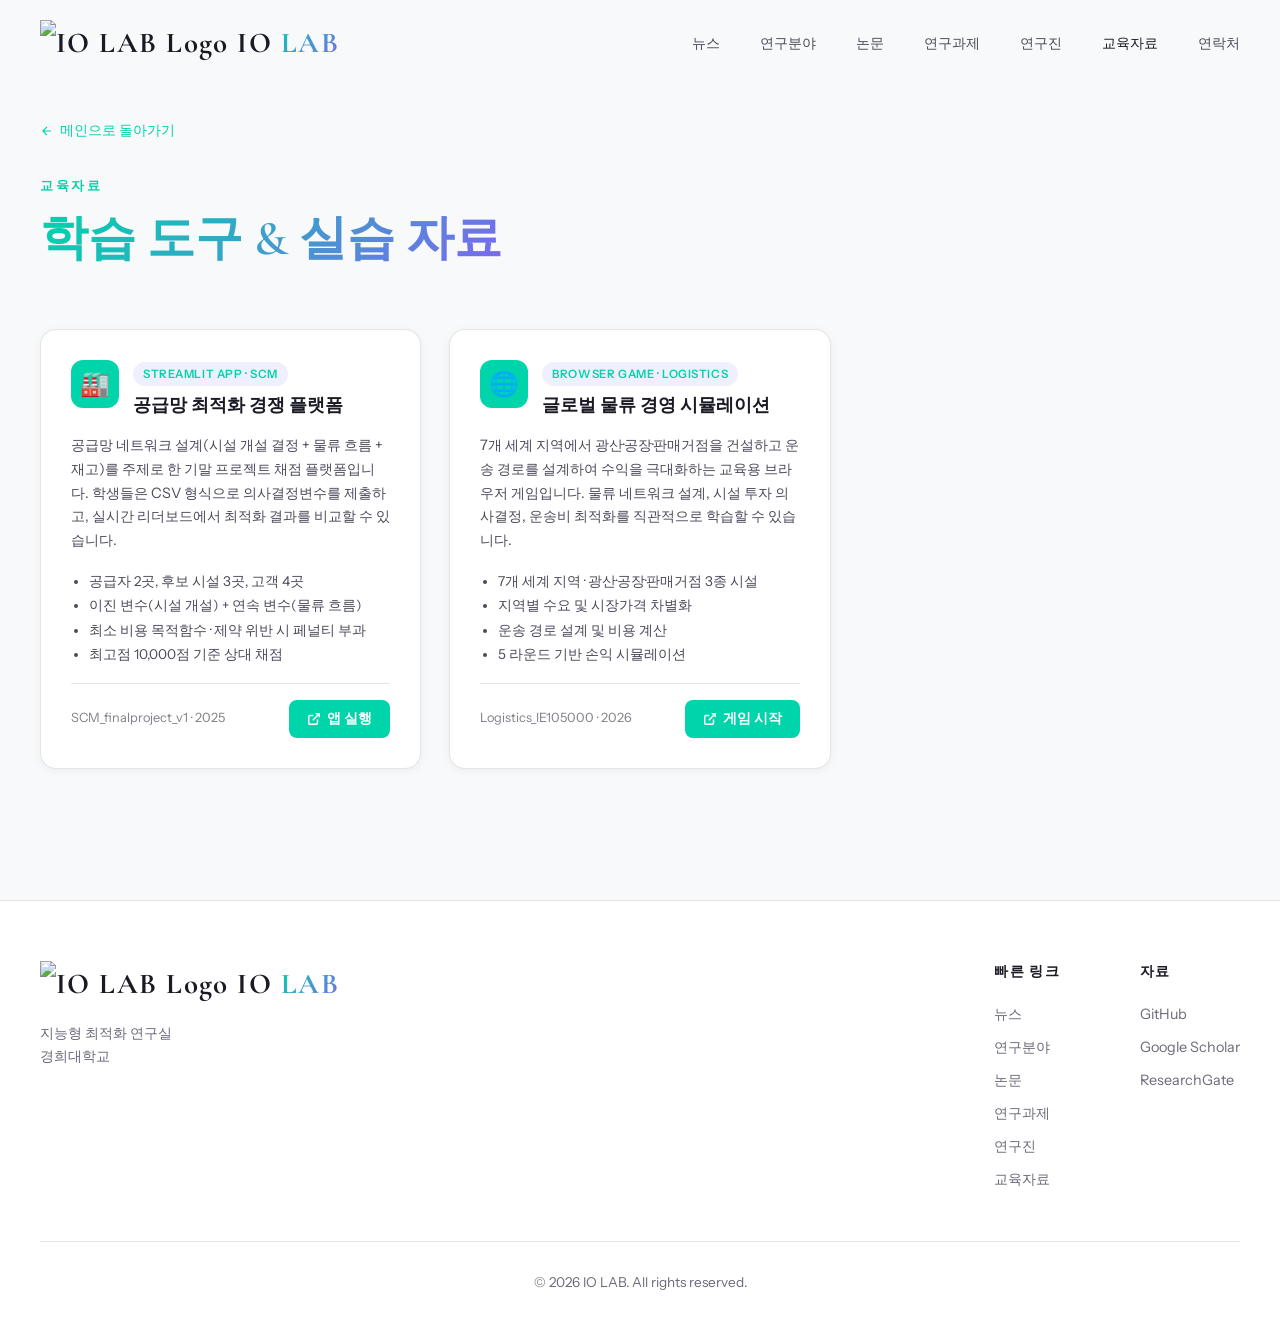
==== learningmaterials/index.html @ 598eabb2 "Fix logistics game URL to Streamlit app" ====
<!DOCTYPE html>
<html lang="ko">

<head>
    <meta charset="UTF-8">
    <meta name="viewport" content="width=device-width, initial-scale=1.0">
    <title>교육자료 | IO LAB</title>
    <link rel="preconnect" href="https://fonts.googleapis.com">
    <link rel="preconnect" href="https://fonts.gstatic.com" crossorigin>
    <link
        href="https://fonts.googleapis.com/css2?family=Cormorant+Garamond:wght@400;500;600;700&family=Instrument+Sans:wght@400;500;600;700&display=swap"
        rel="stylesheet">
    <link rel="stylesheet" href="../styles.css">
    <link rel="icon" type="image/svg+xml" href="../figures/logo.svg">
</head>
<style>
    .nav-link {
        color: var(--text-secondary) !important;
    }

    .nav-link:hover {
        color: var(--text-primary) !important;
    }

    .learning-page {
        padding-top: 120px;
        min-height: 100vh;
    }

    .back-link {
        display: inline-flex;
        align-items: center;
        gap: 6px;
        color: var(--accent-primary);
        font-size: 0.85rem;
        margin-bottom: 30px;
        transition: all var(--transition-fast);
        text-decoration: none;
    }

    .back-link:hover {
        transform: translateX(-3px);
    }

    .back-link svg {
        width: 14px;
        height: 14px;
    }

    .materials-grid {
        display: grid;
        grid-template-columns: repeat(auto-fill, minmax(340px, 1fr));
        gap: 28px;
        margin-top: 10px;
    }

    .material-card {
        background: var(--bg-card);
        border: 1px solid var(--border-color);
        border-radius: 16px;
        padding: 30px;
        transition: all var(--transition-medium);
        box-shadow: 0 2px 10px rgba(0, 0, 0, 0.05);
        display: flex;
        flex-direction: column;
        gap: 16px;
    }

    .material-card:hover {
        border-color: var(--border-highlight);
        transform: translateY(-4px);
        box-shadow: 0 8px 30px rgba(0, 0, 0, 0.12);
    }

    .material-card-header {
        display: flex;
        align-items: flex-start;
        gap: 14px;
    }

    .material-icon {
        width: 48px;
        height: 48px;
        border-radius: 12px;
        background: var(--accent-primary);
        display: flex;
        align-items: center;
        justify-content: center;
        font-size: 1.5rem;
        flex-shrink: 0;
    }

    .material-meta {
        flex: 1;
    }

    .material-tag {
        display: inline-block;
        font-size: 0.72rem;
        font-weight: 600;
        letter-spacing: 0.05em;
        text-transform: uppercase;
        color: var(--accent-primary);
        background: rgba(var(--accent-rgb, 99, 102, 241), 0.1);
        padding: 3px 10px;
        border-radius: 20px;
        margin-bottom: 6px;
    }

    .material-title {
        font-size: 1.15rem;
        font-weight: 700;
        color: var(--text-primary);
        line-height: 1.4;
    }

    .material-description {
        font-size: 0.9rem;
        color: var(--text-secondary);
        line-height: 1.65;
    }

    .material-footer {
        display: flex;
        align-items: center;
        justify-content: space-between;
        margin-top: auto;
        padding-top: 16px;
        border-top: 1px solid var(--border-color);
    }

    .material-info {
        font-size: 0.8rem;
        color: var(--text-tertiary, var(--text-secondary));
        opacity: 0.7;
    }

    .material-launch {
        display: inline-flex;
        align-items: center;
        gap: 6px;
        background: var(--accent-primary);
        color: #fff;
        font-size: 0.85rem;
        font-weight: 600;
        padding: 8px 18px;
        border-radius: 8px;
        text-decoration: none;
        transition: opacity 0.2s;
    }

    .material-launch:hover {
        opacity: 0.85;
    }

    .material-launch svg {
        width: 14px;
        height: 14px;
    }

    .material-launch.disabled {
        background: var(--border-color);
        color: var(--text-secondary);
        cursor: not-allowed;
        pointer-events: none;
        opacity: 0.7;
    }

    .coming-soon-badge {
        display: inline-block;
        font-size: 0.72rem;
        font-weight: 600;
        letter-spacing: 0.05em;
        text-transform: uppercase;
        color: #f59e0b;
        background: rgba(245, 158, 11, 0.12);
        border: 1px solid rgba(245, 158, 11, 0.3);
        padding: 3px 10px;
        border-radius: 20px;
    }
</style>

<body>
    <!-- Navigation -->
    <nav class="navbar scrolled">
        <div class="nav-container">
            <a href="../index.html" class="nav-logo">
                <img src="../figures/logo.svg" alt="IO LAB Logo" class="logo-icon">
                <span class="logo-text">IO</span><span class="logo-accent"> LAB</span>
            </a>
            <ul class="nav-menu">
                <li><a href="../index.html#news" class="nav-link">뉴스</a></li>
                <li><a href="../index.html#research" class="nav-link">연구분야</a></li>
                <li><a href="../index.html#publications" class="nav-link">논문</a></li>
                <li><a href="../index.html#projects" class="nav-link">연구과제</a></li>
                <li><a href="../index.html#team" class="nav-link">연구진</a></li>
                <li><a href="index.html" class="nav-link" style="color: var(--text-primary) !important;">교육자료</a></li>
                <li><a href="../index.html#contact" class="nav-link">연락처</a></li>
            </ul>
            <button class="nav-toggle" aria-label="Toggle menu">
                <span></span>
                <span></span>
                <span></span>
            </button>
        </div>
    </nav>

    <!-- Learning Materials Page Content -->
    <div class="learning-page">
        <div class="container">
            <a href="../index.html" class="back-link">
                <svg viewBox="0 0 24 24" fill="none" stroke="currentColor" stroke-width="2">
                    <path d="M19 12H5M12 19l-7-7 7-7" />
                </svg>
                메인으로 돌아가기
            </a>

            <div class="section-header">
                <span class="section-tag">교육자료</span>
                <h2 class="section-title"><span class="highlight">학습 도구 &amp; 실습 자료</span></h2>
            </div>

            <div class="materials-grid">

                <!-- SCM Final Project Competition Platform -->
                <div class="material-card">
                    <div class="material-card-header">
                        <div class="material-icon">🏭</div>
                        <div class="material-meta">
                            <span class="material-tag">Streamlit App · SCM</span>
                            <div class="material-title">공급망 최적화 경쟁 플랫폼</div>
                        </div>
                    </div>
                    <p class="material-description">
                        공급망 네트워크 설계(시설 개설 결정 + 물류 흐름 + 재고)를 주제로 한 기말 프로젝트 채점 플랫폼입니다.
                        학생들은 CSV 형식으로 의사결정변수를 제출하고, 실시간 리더보드에서 최적화 결과를 비교할 수 있습니다.
                    </p>
                    <ul style="font-size:0.85rem; color: var(--text-secondary); padding-left: 18px; line-height: 1.8; margin: 0;">
                        <li>공급자 2곳, 후보 시설 3곳, 고객 4곳</li>
                        <li>이진 변수(시설 개설) + 연속 변수(물류 흐름)</li>
                        <li>최소 비용 목적함수 · 제약 위반 시 페널티 부과</li>
                        <li>최고점 10,000점 기준 상대 채점</li>
                    </ul>
                    <div class="material-footer">
                        <span class="material-info">SCM_finalproject_v1 · 2025</span>
                        <a href="https://ie315000scmtest1-2jcyj3uggbv9p5dcmg8j2b.streamlit.app/" class="material-launch" target="_blank">
                            <svg viewBox="0 0 24 24" fill="none" stroke="currentColor" stroke-width="2.5">
                                <path d="M18 13v6a2 2 0 01-2 2H5a2 2 0 01-2-2V8a2 2 0 012-2h6" />
                                <polyline points="15 3 21 3 21 9" />
                                <line x1="10" y1="14" x2="21" y2="3" />
                            </svg>
                            앱 실행
                        </a>
                    </div>
                </div>

                <!-- Global Logistics Game -->
                <div class="material-card">
                    <div class="material-card-header">
                        <div class="material-icon">🌐</div>
                        <div class="material-meta">
                            <span class="material-tag">Browser Game · Logistics</span>
                            <div class="material-title">글로벌 물류 경영 시뮬레이션</div>
                        </div>
                    </div>
                    <p class="material-description">
                        7개 세계 지역에서 광산·공장·판매거점을 건설하고 운송 경로를 설계하여 수익을 극대화하는 교육용 브라우저 게임입니다.
                        물류 네트워크 설계, 시설 투자 의사결정, 운송비 최적화를 직관적으로 학습할 수 있습니다.
                    </p>
                    <ul style="font-size:0.85rem; color: var(--text-secondary); padding-left: 18px; line-height: 1.8; margin: 0;">
                        <li>7개 세계 지역 · 광산·공장·판매거점 3종 시설</li>
                        <li>지역별 수요 및 시장가격 차별화</li>
                        <li>운송 경로 설계 및 비용 계산</li>
                        <li>5 라운드 기반 손익 시뮬레이션</li>
                    </ul>
                    <div class="material-footer">
                        <span class="material-info">Logistics_IE105000 · 2026</span>
                        <a href="https://ie105000test1-3tv4cqeyosueedewvk6qh2.streamlit.app/" class="material-launch" target="_blank">
                            <svg viewBox="0 0 24 24" fill="none" stroke="currentColor" stroke-width="2.5">
                                <path d="M18 13v6a2 2 0 01-2 2H5a2 2 0 01-2-2V8a2 2 0 012-2h6" />
                                <polyline points="15 3 21 3 21 9" />
                                <line x1="10" y1="14" x2="21" y2="3" />
                            </svg>
                            게임 시작
                        </a>
                    </div>
                </div>

            </div>
        </div>
    </div>

    <!-- Footer -->
    <footer class="footer">
        <div class="container">
            <div class="footer-content">
                <div class="footer-brand">
                    <a href="../index.html" class="nav-logo">
                        <img src="../figures/logo-white.svg" alt="IO LAB Logo" class="logo-icon">
                        <span class="logo-text">IO </span><span class="logo-accent">LAB</span>
                    </a>
                    <p>지능형 최적화 연구실<br>경희대학교</p>
                </div>
                <div class="footer-links">
                    <div class="footer-col">
                        <h4>빠른 링크</h4>
                        <a href="../index.html#news">뉴스</a>
                        <a href="../index.html#research">연구분야</a>
                        <a href="../index.html#publications">논문</a>
                        <a href="../index.html#projects">연구과제</a>
                        <a href="../index.html#team">연구진</a>
                        <a href="index.html">교육자료</a>
                    </div>
                    <div class="footer-col">
                        <h4>자료</h4>
                        <a href="#">GitHub</a>
                        <a href="#">Google Scholar</a>
                        <a href="#">ResearchGate</a>
                    </div>
                </div>
            </div>
            <div class="footer-bottom">
                <p>&copy; 2026 IO LAB. All rights reserved.</p>
            </div>
        </div>
    </footer>

    <script src="../script.js"></script>
</body>

</html>
---- styles.css ----
/* ===== CSS Variables ===== */
:root {
    /* Colors - Light theme with vibrant accents */
    --bg-primary: #f8f9fa;
    --bg-secondary: #ffffff;
    --bg-tertiary: #e9ecef;
    --bg-card: #ffffff;
    
    --text-primary: #1a1a25;
    --text-secondary: #4a4a5a;
    --text-muted: #6a6a7a;
    
    --accent-primary: #00D4AA;
    --accent-secondary: #7B68EE;
    --accent-tertiary: #FF6B9D;
    --accent-gradient: linear-gradient(135deg, var(--accent-primary), var(--accent-secondary));
    
    --border-color: rgba(0, 0, 0, 0.1);
    --border-highlight: rgba(0, 212, 170, 0.4);
    
    /* Typography */
    --font-display: 'Cormorant Garamond', Georgia, serif;
    --font-body: 'Instrument Sans', -apple-system, BlinkMacSystemFont, sans-serif;
    
    /* Spacing */
    --section-padding: 120px;
    --container-width: 1280px;
    
    /* Transitions */
    --transition-fast: 0.2s ease;
    --transition-medium: 0.4s ease;
    --transition-slow: 0.6s ease;
}

/* ===== Reset & Base ===== */
*, *::before, *::after {
    margin: 0;
    padding: 0;
    box-sizing: border-box;
}

html {
    scroll-behavior: smooth;
}

body {
    font-family: var(--font-body);
    background: var(--bg-primary);
    color: var(--text-primary);
    line-height: 1.6;
    overflow-x: hidden;
}

a {
    color: inherit;
    text-decoration: none;
    transition: color var(--transition-fast);
}

img {
    max-width: 100%;
    height: auto;
}

/* ===== Utility Classes ===== */
.container {
    max-width: var(--container-width);
    margin: 0 auto;
    padding: 0 40px;
}

.section {
    padding: var(--section-padding) 0;
    position: relative;
}

.highlight {
    background: var(--accent-gradient);
    -webkit-background-clip: text;
    -webkit-text-fill-color: transparent;
    background-clip: text;
}

/* ===== Navigation ===== */
.navbar {
    position: fixed;
    top: 0;
    left: 0;
    right: 0;
    z-index: 1000;
    padding: 20px 0;
    transition: all var(--transition-medium);
    background: transparent;
}

.navbar.scrolled {
    background: rgba(248, 249, 250, 0.95);
    backdrop-filter: blur(20px);
    border-bottom: 1px solid var(--border-color);
    padding: 15px 0;
    box-shadow: 0 2px 20px rgba(0, 0, 0, 0.05);
}

.nav-container {
    max-width: var(--container-width);
    margin: 0 auto;
    padding: 0 40px;
    display: flex;
    justify-content: space-between;
    align-items: center;
}

.nav-logo {
    font-family: var(--font-display);
    font-size: 1.8rem;
    font-weight: 700;
    letter-spacing: 0.05em;
}

.logo-text {
    color: var(--text-primary);
}

.logo-accent {
    background: var(--accent-gradient);
    -webkit-background-clip: text;
    -webkit-text-fill-color: transparent;
    background-clip: text;
}

.nav-menu {
    display: flex;
    list-style: none;
    gap: 40px;
}

.nav-link {
    font-size: 0.9rem;
    font-weight: 500;
    color: var(--text-secondary);
    position: relative;
    padding: 5px 0;
}

.nav-link::after {
    content: '';
    position: absolute;
    bottom: 0;
    left: 0;
    width: 0;
    height: 2px;
    background: var(--accent-gradient);
    transition: width var(--transition-medium);
}

.nav-link:hover {
    color: var(--text-primary);
}

.nav-link:hover::after {
    width: 100%;
}

.nav-toggle {
    display: none;
    flex-direction: column;
    gap: 5px;
    background: none;
    border: none;
    cursor: pointer;
    padding: 5px;
}

.nav-toggle span {
    width: 25px;
    height: 2px;
    background: var(--text-primary);
    transition: var(--transition-fast);
}

/* ===== Hero Section ===== */
.hero {
    min-height: 100vh;
    display: flex;
    align-items: center;
    position: relative;
    overflow: hidden;
}

.hero-bg {
    position: absolute;
    inset: 0;
    z-index: 0;
    overflow: hidden;
}

.hero-illustration {
    position: absolute;
    top: 0;
    right: 0;
    width: 50%;
    height: 100%;
    opacity: 0.4;
    z-index: 0;
}

.hero-svg {
    width: 100%;
    height: 100%;
    max-width: 600px;
    animation: float 25s ease-in-out infinite;
}

.grid-pattern {
    position: absolute;
    inset: 0;
    background-image: 
        linear-gradient(rgba(0, 0, 0, 0.05) 1px, transparent 1px),
        linear-gradient(90deg, rgba(0, 0, 0, 0.05) 1px, transparent 1px);
    background-size: 60px 60px;
    mask-image: radial-gradient(ellipse at center, black 30%, transparent 70%);
}

.gradient-orb {
    position: absolute;
    border-radius: 50%;
    filter: blur(80px);
    opacity: 0.15;
    animation: float 20s ease-in-out infinite;
}

.orb-1 {
    width: 500px;
    height: 500px;
    background: var(--accent-primary);
    top: -150px;
    right: -100px;
    animation-delay: 0s;
}

.orb-2 {
    width: 400px;
    height: 400px;
    background: var(--accent-secondary);
    bottom: -100px;
    left: -100px;
    animation-delay: -7s;
}

.orb-3 {
    width: 300px;
    height: 300px;
    background: var(--accent-tertiary);
    top: 50%;
    left: 50%;
    animation-delay: -14s;
}

@keyframes float {
    0%, 100% { transform: translate(0, 0) scale(1); }
    25% { transform: translate(30px, -30px) scale(1.1); }
    50% { transform: translate(-20px, 20px) scale(0.95); }
    75% { transform: translate(20px, 30px) scale(1.05); }
}

.hero-content {
    position: relative;
    z-index: 1;
    max-width: var(--container-width);
    margin: 0 auto;
    padding: 0 40px;
    padding-top: 80px;
}

.hero-badge {
    display: inline-block;
    padding: 8px 20px;
    background: rgba(0, 212, 170, 0.1);
    border: 1px solid rgba(0, 212, 170, 0.3);
    border-radius: 50px;
    font-size: 0.85rem;
    font-weight: 500;
    color: var(--accent-primary);
    margin-bottom: 30px;
    animation: fadeInUp 0.8s ease forwards;
    animation-delay: 0.2s;
    opacity: 0;
}

.hero-title {
    font-family: var(--font-display);
    font-size: clamp(3rem, 8vw, 6rem);
    font-weight: 600;
    line-height: 1.1;
    margin-bottom: 30px;
}

.title-line {
    display: block;
    opacity: 0;
    animation: fadeInUp 0.8s ease forwards;
}

.title-line:nth-child(1) { animation-delay: 0.3s; }
.title-line:nth-child(2) { animation-delay: 0.4s; }
.title-line:nth-child(3) { animation-delay: 0.5s; }

.title-line.accent {
    background: var(--accent-gradient);
    -webkit-background-clip: text;
    -webkit-text-fill-color: transparent;
    background-clip: text;
}

.hero-subtitle {
    font-size: 1.2rem;
    color: var(--text-secondary);
    max-width: 600px;
    margin-bottom: 40px;
    opacity: 0;
    animation: fadeInUp 0.8s ease forwards;
    animation-delay: 0.6s;
}

.hero-cta {
    display: flex;
    flex-wrap: wrap;
    gap: 15px;
    margin-bottom: 60px;
    opacity: 0;
    animation: fadeInUp 0.8s ease forwards;
    animation-delay: 0.7s;
}

.btn {
    display: inline-flex;
    align-items: center;
    justify-content: center;
    padding: 16px 32px;
    font-size: 0.95rem;
    font-weight: 600;
    border-radius: 8px;
    cursor: pointer;
    transition: all var(--transition-medium);
    border: none;
}

.btn-primary {
    background: var(--accent-gradient);
    color: var(--bg-primary);
}

.btn-primary:hover {
    transform: translateY(-3px);
    box-shadow: 0 15px 40px rgba(0, 212, 170, 0.3);
}

.btn-secondary {
    background: transparent;
    color: var(--text-primary);
    border: 1px solid var(--border-color);
}

.btn-secondary:hover {
    border-color: var(--accent-primary);
    color: var(--accent-primary);
}

.hero-stats {
    display: flex;
    gap: 60px;
    opacity: 0;
    animation: fadeInUp 0.8s ease forwards;
    animation-delay: 0.8s;
}

.stat {
    text-align: left;
}

.stat-number {
    font-family: var(--font-display);
    font-size: 3rem;
    font-weight: 600;
    background: var(--accent-gradient);
    -webkit-background-clip: text;
    -webkit-text-fill-color: transparent;
    background-clip: text;
    display: block;
}

.stat-label {
    font-size: 0.9rem;
    color: var(--text-muted);
    text-transform: uppercase;
    letter-spacing: 0.1em;
}

.scroll-indicator {
    position: absolute;
    bottom: 40px;
    left: 50%;
    transform: translateX(-50%);
    display: flex;
    flex-direction: column;
    align-items: center;
    gap: 10px;
    opacity: 0;
    animation: fadeIn 1s ease forwards;
    animation-delay: 1.2s;
}

.scroll-indicator span {
    font-size: 0.75rem;
    color: var(--text-muted);
    text-transform: uppercase;
    letter-spacing: 0.2em;
}

.scroll-line {
    width: 1px;
    height: 60px;
    background: linear-gradient(to bottom, var(--accent-primary), transparent);
    animation: scrollPulse 2s ease-in-out infinite;
}

@keyframes scrollPulse {
    0%, 100% { opacity: 0.3; transform: scaleY(0.8); }
    50% { opacity: 1; transform: scaleY(1); }
}

@keyframes fadeInUp {
    from {
        opacity: 0;
        transform: translateY(30px);
    }
    to {
        opacity: 1;
        transform: translateY(0);
    }
}

@keyframes fadeIn {
    from { opacity: 0; }
    to { opacity: 1; }
}

/* ===== Section Header ===== */
.section-header {
    margin-bottom: 60px;
}

.section-header.center {
    text-align: center;
}

.section-tag {
    display: inline-block;
    font-size: 0.8rem;
    font-weight: 600;
    text-transform: uppercase;
    letter-spacing: 0.2em;
    color: var(--accent-primary);
    margin-bottom: 15px;
}

.section-title {
    font-family: var(--font-display);
    font-size: clamp(2rem, 4vw, 3rem);
    font-weight: 600;
    line-height: 1.2;
}

/* ===== About Section ===== */
.about {
    background: var(--bg-secondary);
    position: relative;
}

.home-button {
    position: fixed;
    left: 30px;
    top: 50%;
    transform: translateY(-50%);
    width: 50px;
    height: 50px;
    display: flex;
    align-items: center;
    justify-content: center;
    background: var(--bg-card);
    border: 1px solid var(--border-color);
    border-radius: 50%;
    color: var(--text-secondary);
    z-index: 100;
    transition: all var(--transition-medium);
    opacity: 0;
    pointer-events: none;
}

.home-button:hover {
    opacity: 1;
    background: var(--accent-primary);
    color: var(--bg-primary);
    border-color: var(--accent-primary);
    transform: translateY(-50%) translateY(-5px);
    box-shadow: 0 10px 30px rgba(0, 212, 170, 0.3);
}

.home-button svg {
    width: 24px;
    height: 24px;
}

.about-grid {
    display: grid;
    grid-template-columns: 1fr 1fr;
    gap: 80px;
    align-items: start;
    overflow: visible;
}

.about-content {
    overflow: visible;
}

.about-lead {
    font-size: 1.3rem;
    color: var(--text-primary);
    margin-bottom: 20px;
    line-height: 1.7;
}

.about-content p {
    color: var(--text-secondary);
    margin-bottom: 40px;
}

.about-features-grid {
    display: grid;
    grid-template-columns: repeat(3, 1fr);
    gap: 15px;
    margin-top: 40px;
    width: 120%;
    margin-left: -10%;
    box-sizing: border-box;
}

.feature-card {
    background: var(--bg-card);
    border: 1px solid var(--border-color);
    border-radius: 20px;
    padding: 30px;
    transition: all var(--transition-medium);
    display: flex;
    flex-direction: column;
    overflow: hidden;
    position: relative;
    box-shadow: 0 4px 20px rgba(0, 0, 0, 0.08);
}

.feature-card::before {
    content: '';
    position: absolute;
    top: 0;
    left: 0;
    right: 0;
    height: 3px;
    background: var(--accent-gradient);
    transform: scaleX(0);
    transition: transform var(--transition-medium);
}

.feature-card:hover {
    transform: translateY(-8px);
    border-color: var(--border-highlight);
    box-shadow: 0 20px 40px rgba(0, 0, 0, 0.15);
}

.feature-card:hover::before {
    transform: scaleX(1);
}

.feature-illustration {
    width: 100%;
    height: 160px;
    display: flex;
    align-items: center;
    justify-content: center;
    margin-bottom: 25px;
    background: linear-gradient(135deg, rgba(0, 212, 170, 0.05), rgba(123, 104, 238, 0.05));
    border-radius: 16px;
    padding: 20px;
    position: relative;
    overflow: hidden;
}

.feature-illustration::after {
    content: '';
    position: absolute;
    inset: 0;
    background: radial-gradient(circle at center, transparent 0%, rgba(0, 212, 170, 0.1) 100%);
    opacity: 0;
    transition: opacity var(--transition-medium);
}

.feature-card:hover .feature-illustration::after {
    opacity: 1;
}

.feature-svg {
    width: 100%;
    height: 100%;
    max-width: 200px;
    max-height: 160px;
    transition: transform var(--transition-medium);
}

.feature-card:hover .feature-svg {
    transform: scale(1.05);
}

.feature-image {
    width: 100%;
    height: 100%;
    object-fit: cover;
    border-radius: 12px;
    transition: transform var(--transition-medium);
}

.feature-card:hover .feature-image {
    transform: scale(1.05);
}

/* Animation for logistics truck */
.feature-card:nth-child(1):hover .feature-svg path[stroke] {
    animation: dashMove 2s linear infinite;
}

@keyframes dashMove {
    to {
        stroke-dashoffset: -20;
    }
}

/* Animation for supply chain nodes */
.feature-card:nth-child(2):hover .feature-svg circle {
    animation: pulseNode 2s ease-in-out infinite;
}

@keyframes pulseNode {
    0%, 100% {
        transform: scale(1);
        opacity: 1;
    }
    50% {
        transform: scale(1.1);
        opacity: 0.8;
    }
}

/* Animation for manufacturing process */
.feature-card:nth-child(3):hover .feature-svg rect {
    animation: processFlow 3s ease-in-out infinite;
}

@keyframes processFlow {
    0%, 100% {
        opacity: 0.8;
    }
    50% {
        opacity: 1;
    }
}

.feature-content {
    flex: 1;
    display: flex;
    flex-direction: column;
}

.feature-content h4 {
    font-size: 1.3rem;
    font-weight: 600;
    margin-bottom: 12px;
    color: var(--text-primary);
}

.feature-content > p {
    font-size: 0.95rem;
    color: var(--text-secondary);
    margin-bottom: 20px;
    line-height: 1.6;
}

.feature-list {
    list-style: none;
    padding: 0;
    margin: 0;
    display: flex;
    flex-direction: column;
    gap: 10px;
}

.feature-list li {
    font-size: 0.85rem;
    color: var(--text-muted);
    position: relative;
    padding-left: 20px;
}

.feature-list li::before {
    content: '';
    position: absolute;
    left: 0;
    top: 50%;
    transform: translateY(-50%);
    width: 6px;
    height: 6px;
    border-radius: 50%;
    background: var(--accent-primary);
    opacity: 0.6;
}

.feature-card:nth-child(1) .feature-list li::before {
    background: var(--accent-primary);
}

.feature-card:nth-child(2) .feature-list li::before {
    background: var(--accent-secondary);
}

.feature-card:nth-child(3) .feature-list li::before {
    background: var(--accent-tertiary);
}

.about-visual {
    display: flex;
    justify-content: center;
}

.visual-card {
    position: relative;
    width: 100%;
    max-width: 400px;
    aspect-ratio: 1;
    background: var(--bg-card);
    border-radius: 24px;
    border: 1px solid var(--border-color);
    overflow: hidden;
    box-shadow: 0 8px 30px rgba(0, 0, 0, 0.1);
}

.card-glow {
    position: absolute;
    top: -50%;
    left: -50%;
    width: 200%;
    height: 200%;
    background: conic-gradient(from 0deg, transparent, var(--accent-primary), transparent, var(--accent-secondary), transparent);
    animation: rotate 10s linear infinite;
    opacity: 0.1;
}

@keyframes rotate {
    from { transform: rotate(0deg); }
    to { transform: rotate(360deg); }
}

.visual-content {
    position: absolute;
    inset: 1px;
    background: var(--bg-card);
    border-radius: 23px;
    display: flex;
    flex-direction: column;
    align-items: center;
    justify-content: center;
}

.network-animation {
    width: 70%;
}

.network-svg {
    width: 100%;
    height: auto;
}

.network-line {
    stroke: var(--accent-primary);
    stroke-width: 1;
    opacity: 0.3;
    stroke-dasharray: 100;
    animation: dash 3s linear infinite;
}

@keyframes dash {
    to { stroke-dashoffset: -200; }
}

.network-node {
    fill: url(#nodeGradient);
    animation: pulse 2s ease-in-out infinite;
}

.node-1 { animation-delay: 0s; }
.node-2 { animation-delay: 0.5s; }
.node-3 { animation-delay: 1s; }
.node-4 { animation-delay: 1.5s; }

@keyframes pulse {
    0%, 100% { transform: scale(1); opacity: 1; }
    50% { transform: scale(1.2); opacity: 0.8; }
}

.visual-label {
    margin-top: 30px;
    font-size: 0.85rem;
    color: var(--text-muted);
    text-transform: uppercase;
    letter-spacing: 0.15em;
}

/* ===== Research Section ===== */
.research-grid {
    display: grid;
    grid-template-columns: repeat(3, 1fr);
    gap: 30px;
}

.research-card {
    position: relative;
    background: var(--bg-card);
    border: 1px solid var(--border-color);
    border-radius: 20px;
    padding: 40px 30px;
    transition: all var(--transition-medium);
    overflow: hidden;
    box-shadow: 0 4px 20px rgba(0, 0, 0, 0.08);
}

.research-card::before {
    content: '';
    position: absolute;
    top: 0;
    left: 0;
    right: 0;
    height: 3px;
    background: var(--accent-gradient);
    transform: scaleX(0);
    transition: transform var(--transition-medium);
}

.research-card:hover {
    transform: translateY(-10px);
    border-color: var(--border-highlight);
    box-shadow: 0 25px 50px rgba(0, 0, 0, 0.15);
}

.research-card:hover::before {
    transform: scaleX(1);
}

.research-card.featured {
    background: linear-gradient(135deg, rgba(0, 212, 170, 0.1), rgba(123, 104, 238, 0.1));
    border-color: var(--border-highlight);
}

.card-number {
    font-family: var(--font-display);
    font-size: 3rem;
    font-weight: 700;
    color: var(--bg-tertiary);
    position: absolute;
    top: 20px;
    right: 25px;
}

.card-icon {
    width: 60px;
    height: 60px;
    display: flex;
    align-items: center;
    justify-content: center;
    background: rgba(0, 212, 170, 0.1);
    border-radius: 16px;
    margin-bottom: 25px;
    color: var(--accent-primary);
}

.card-icon svg {
    width: 28px;
    height: 28px;
}

.research-card h3 {
    font-size: 1.3rem;
    margin-bottom: 15px;
    font-weight: 600;
}

.research-card p {
    font-size: 0.95rem;
    color: var(--text-secondary);
    margin-bottom: 20px;
    line-height: 1.6;
}

.card-tags {
    display: flex;
    flex-wrap: wrap;
    gap: 8px;
}

.card-tags span {
    font-size: 0.75rem;
    padding: 5px 12px;
    background: rgba(255, 255, 255, 0.05);
    border-radius: 20px;
    color: var(--text-muted);
}

/* ===== Publications Section ===== */
.publications {
    background: var(--bg-secondary);
}

.publications-wrapper {
    max-width: 900px;
}

.pub-filters {
    display: flex;
    gap: 10px;
    margin-bottom: 40px;
}

.filter-btn {
    padding: 10px 20px;
    background: transparent;
    border: 1px solid var(--border-color);
    border-radius: 8px;
    color: var(--text-secondary);
    font-size: 0.9rem;
    cursor: pointer;
    transition: all var(--transition-fast);
}

.filter-btn:hover,
.filter-btn.active {
    background: var(--accent-primary);
    border-color: var(--accent-primary);
    color: var(--bg-primary);
}

.publications-list {
    display: flex;
    flex-direction: column;
    gap: 20px;
}

.pub-item {
    display: grid;
    grid-template-columns: 80px 1fr auto;
    gap: 30px;
    padding: 30px;
    background: var(--bg-card);
    border: 1px solid var(--border-color);
    border-radius: 16px;
    transition: all var(--transition-medium);
    box-shadow: 0 2px 10px rgba(0, 0, 0, 0.05);
    align-items: center;
}

.pub-item:hover {
    border-color: var(--border-highlight);
    transform: translateX(10px);
    box-shadow: 0 4px 20px rgba(0, 0, 0, 0.1);
}

.pub-cover {
    width: 100px;
    height: 130px;
    display: flex;
    align-items: center;
    justify-content: center;
    flex-shrink: 0;
    min-width: 100px;
}

.pub-cover:empty {
    display: none;
}

.journal-cover {
    width: 100%;
    height: 100%;
    object-fit: cover;
    border-radius: 8px;
    border: 1px solid var(--border-color);
    box-shadow: 0 2px 8px rgba(0, 0, 0, 0.1);
    transition: transform var(--transition-medium);
    background: var(--bg-secondary);
    display: block;
}

.journal-cover[src=""],
.journal-cover:not([src]) {
    display: none;
}

.pub-item:hover .journal-cover {
    transform: scale(1.05);
}

/* Conference covers - maintain consistent aspect ratio */
.pub-cover img[src*="conference"],
.pub-cover-full img[src*="conference"] {
    object-fit: contain;
    background: var(--bg-secondary);
    padding: 10px;
    width: 100%;
    height: 100%;
    max-width: 100%;
    max-height: 100%;
}

/* Hide publications after the 3rd one on main page */
.publications-list .pub-item:nth-child(n+4) {
    display: none;
}

/* Hide pub-cover if image fails to load */
.pub-cover img:not([src]),
.pub-cover img[src=""],
.pub-cover:has(img:not([src])) {
    display: none;
}

.pub-year {
    font-family: var(--font-display);
    font-size: 1.5rem;
    font-weight: 600;
    color: var(--accent-primary);
}

.pub-content h4 {
    font-size: 1.1rem;
    font-weight: 600;
    margin-bottom: 10px;
    line-height: 1.4;
}

.pub-content h4 a {
    color: var(--text-primary);
    text-decoration: none;
    transition: color var(--transition-fast);
    display: inline-block;
}

.pub-content h4 a:hover {
    color: var(--accent-primary);
    text-decoration: underline;
}

.pub-authors {
    font-size: 0.9rem;
    color: var(--text-secondary);
    margin-bottom: 5px;
}

.pub-journal {
    font-size: 0.85rem;
    color: var(--text-muted);
    font-style: italic;
    margin-bottom: 10px;
}

.pub-badge {
    display: inline-block;
    font-size: 0.7rem;
    padding: 4px 10px;
    background: rgba(0, 212, 170, 0.15);
    color: var(--accent-primary);
    border-radius: 4px;
    font-weight: 600;
}

.view-all-btn {
    display: inline-block;
    margin-top: 30px;
    color: var(--accent-primary);
    font-weight: 600;
    transition: all var(--transition-fast);
}

.view-all-btn:hover {
    color: var(--accent-secondary);
    transform: translateX(5px);
}

/* ===== Team Section ===== */
.team-grid {
    display: grid;
    grid-template-columns: repeat(4, 1fr);
    gap: 30px;
}

.team-card {
    background: var(--bg-card);
    border: 1px solid var(--border-color);
    border-radius: 20px;
    padding: 30px;
    text-align: center;
    transition: all var(--transition-medium);
    box-shadow: 0 4px 20px rgba(0, 0, 0, 0.08);
}

.team-card:hover {
    transform: translateY(-10px);
    border-color: var(--border-highlight);
    box-shadow: 0 20px 40px rgba(0, 0, 0, 0.12);
}

.team-card.principal {
    grid-column: span 2;
    display: grid;
    grid-template-columns: auto 1fr;
    gap: 40px;
    text-align: left;
    padding: 40px;
    background: linear-gradient(135deg, rgba(0, 212, 170, 0.05), rgba(123, 104, 238, 0.05));
}

.member-image {
    position: relative;
}

.image-placeholder {
    width: 120px;
    height: 120px;
    border-radius: 50%;
    background: var(--accent-gradient);
    display: flex;
    align-items: center;
    justify-content: center;
    font-family: var(--font-display);
    font-size: 2rem;
    font-weight: 600;
    color: var(--bg-primary);
}

.principal .image-placeholder {
    width: 180px;
    height: 180px;
    font-size: 2.5rem;
}

.member-glow {
    position: absolute;
    inset: -10px;
    background: var(--accent-gradient);
    border-radius: 50%;
    filter: blur(30px);
    opacity: 0.3;
    z-index: -1;
}

.member-info {
    display: flex;
    flex-direction: column;
    justify-content: center;
}

.member-role {
    font-size: 0.75rem;
    text-transform: uppercase;
    letter-spacing: 0.15em;
    color: var(--accent-primary);
    margin-bottom: 8px;
}

.member-info h3 {
    font-size: 1.4rem;
    margin-bottom: 5px;
}

.member-title {
    font-size: 0.9rem;
    color: var(--text-secondary);
    margin-bottom: 5px;
}

.member-affiliation {
    font-size: 0.85rem;
    color: var(--text-muted);
    margin-bottom: 15px;
}

.member-education {
    margin-bottom: 20px;
}

.member-education p {
    font-size: 0.8rem;
    color: var(--text-muted);
    margin-bottom: 3px;
}

.member-research {
    font-size: 0.85rem;
    color: var(--text-muted);
}

.member-links {
    display: flex;
    gap: 15px;
}

.member-link {
    width: 40px;
    height: 40px;
    display: flex;
    align-items: center;
    justify-content: center;
    background: rgba(255, 255, 255, 0.05);
    border-radius: 10px;
    color: var(--text-secondary);
    transition: all var(--transition-fast);
}

.member-link:hover {
    background: var(--accent-primary);
    color: var(--bg-primary);
}

.member-link svg {
    width: 18px;
    height: 18px;
}

.join-card {
    display: flex;
    align-items: center;
    justify-content: center;
    border-style: dashed;
    background: transparent;
}

.join-content {
    text-align: center;
}

.join-icon {
    width: 60px;
    height: 60px;
    margin: 0 auto 20px;
    display: flex;
    align-items: center;
    justify-content: center;
    background: rgba(0, 212, 170, 0.1);
    border-radius: 50%;
    color: var(--accent-primary);
}

.join-icon svg {
    width: 28px;
    height: 28px;
}

.join-content h3 {
    font-size: 1.2rem;
    margin-bottom: 10px;
}

.join-content p {
    font-size: 0.85rem;
    color: var(--text-muted);
    margin-bottom: 20px;
}

.join-btn {
    display: inline-block;
    padding: 10px 25px;
    background: transparent;
    border: 1px solid var(--accent-primary);
    border-radius: 8px;
    color: var(--accent-primary);
    font-size: 0.9rem;
    font-weight: 500;
    transition: all var(--transition-fast);
}

.join-btn:hover {
    background: var(--accent-primary);
    color: var(--bg-primary);
}

/* ===== Projects Section ===== */
.projects {
    background: var(--bg-secondary);
}

.projects-timeline {
    position: relative;
    padding-left: 40px;
}

.projects-timeline::before {
    content: '';
    position: absolute;
    left: 0;
    top: 0;
    bottom: 0;
    width: 2px;
    background: linear-gradient(to bottom, var(--accent-primary), var(--accent-secondary), transparent);
}

.timeline-item {
    position: relative;
    padding: 30px 0;
    padding-left: 40px;
}

.timeline-marker {
    position: absolute;
    left: -40px;
    top: 35px;
    width: 16px;
    height: 16px;
    background: var(--accent-primary);
    border-radius: 50%;
    border: 3px solid var(--bg-secondary);
    transform: translateX(-7px);
}

.timeline-content {
    background: var(--bg-card);
    border: 1px solid var(--border-color);
    border-radius: 16px;
    padding: 30px;
    transition: all var(--transition-medium);
    box-shadow: 0 2px 10px rgba(0, 0, 0, 0.05);
}

.timeline-main {
    display: grid;
    grid-template-columns: 1fr auto;
    gap: 30px;
    align-items: center;
}

.timeline-text {
    flex: 1;
}

.timeline-logo {
    display: flex;
    align-items: center;
    justify-content: center;
    flex-shrink: 0;
    gap: 10px;
    flex-wrap: wrap;
    min-width: 120px;
}

.timeline-logo:empty,
.timeline-logo:has(img:not([src])),
.timeline-logo:has(img[src=""]) {
    display: none;
}

.org-logo {
    max-width: 100%;
    max-height: 100%;
    object-fit: contain;
    filter: grayscale(20%);
    transition: filter var(--transition-medium);
    display: block;
}

.timeline-logo .org-logo {
    width: 150px;
    height: 90px;
    padding: 8px;
    background: var(--bg-secondary);
    border-radius: 8px;
    border: 1px solid var(--border-color);
    object-fit: contain;
    margin: 0;
}

.org-logo[src$=".svg"] {
    width: 100%;
    height: auto;
}

.timeline-logo .org-logo[src$=".svg"] {
    width: 150px;
    height: auto;
    max-height: 90px;
}

/* Make jungseok logo even bigger */
.timeline-logo .org-logo[src*="jungseok"] {
    width: 175px;
    height: 105px;
    max-height: 105px;
}

/* Make Navy Crane Center logo even bigger */
.timeline-logo .org-logo[src*="navycranecenter"] {
    width: 175px;
    height: 105px;
    max-height: 105px;
}

.org-logo[src=""],
.org-logo:not([src]) {
    display: none;
}

.timeline-content:hover {
    border-color: var(--border-highlight);
    transform: translateX(10px);
    box-shadow: 0 4px 20px rgba(0, 0, 0, 0.1);
}

.timeline-content:hover .org-logo {
    filter: grayscale(0%);
}

.timeline-period {
    font-size: 0.8rem;
    color: var(--accent-primary);
    font-weight: 600;
    text-transform: uppercase;
    letter-spacing: 0.1em;
}

.timeline-content h4 {
    font-size: 1.2rem;
    margin: 10px 0;
}

.timeline-content p {
    font-size: 0.9rem;
    color: var(--text-secondary);
    margin-bottom: 15px;
}

.timeline-funder {
    font-size: 0.8rem;
    color: var(--text-muted);
    font-style: italic;
}

/* ===== Team Section (Solo Layout) ===== */
.team-single {
    display: flex;
    flex-direction: column;
    gap: 40px;
    max-width: 800px;
    margin: 0 auto;
}

.team-card.principal.solo {
    display: flex;
    flex-direction: column;
    align-items: center;
    text-align: center;
    padding: 60px 50px;
    background: linear-gradient(135deg, rgba(0, 212, 170, 0.08), rgba(123, 104, 238, 0.08));
    border: 1px solid var(--border-highlight);
    border-radius: 24px;
}

.team-card.principal.solo .member-image {
    margin-bottom: 30px;
}

.profile-photo {
    width: 200px;
    height: 200px;
    border-radius: 50%;
    object-fit: cover;
    border: 4px solid transparent;
    background: linear-gradient(var(--bg-card), var(--bg-card)) padding-box,
                var(--accent-gradient) border-box;
}

.team-card.principal.solo .member-info {
    align-items: center;
}

.team-card.principal.solo .member-education {
    margin-top: 15px;
}

.team-card.principal.solo .member-links {
    margin-top: 25px;
    justify-content: center;
}

.join-banner {
    display: flex;
    align-items: center;
    gap: 30px;
    padding: 40px 50px;
    background: var(--bg-card);
    border: 1px dashed var(--border-color);
    border-radius: 20px;
    transition: all var(--transition-medium);
}

.join-banner:hover {
    border-color: var(--accent-primary);
}

.join-banner .join-icon {
    width: 70px;
    height: 70px;
    display: flex;
    align-items: center;
    justify-content: center;
    background: rgba(0, 212, 170, 0.1);
    border-radius: 50%;
    color: var(--accent-primary);
    flex-shrink: 0;
}

.join-banner .join-icon svg {
    width: 32px;
    height: 32px;
}

.join-banner .join-text {
    flex: 1;
}

.join-banner .join-text h3 {
    font-size: 1.3rem;
    margin-bottom: 8px;
}

.join-banner .join-text p {
    font-size: 0.95rem;
    color: var(--text-muted);
    margin: 0;
}

.join-banner .btn {
    flex-shrink: 0;
}

/* ===== Contact Section ===== */
.contact-wrapper {
    display: grid;
    grid-template-columns: 1fr 1fr;
    gap: 80px;
    align-items: start;
}

.contact-info p {
    color: var(--text-secondary);
    margin-bottom: 40px;
    font-size: 1.1rem;
}

.contact-details {
    display: flex;
    flex-direction: column;
    gap: 30px;
}

.contact-item {
    display: flex;
    gap: 20px;
    align-items: flex-start;
}

.contact-icon {
    width: 50px;
    height: 50px;
    display: flex;
    align-items: center;
    justify-content: center;
    background: rgba(0, 212, 170, 0.1);
    border-radius: 12px;
    color: var(--accent-primary);
    flex-shrink: 0;
}

.contact-icon svg {
    width: 22px;
    height: 22px;
}

.contact-item h4 {
    font-size: 0.9rem;
    margin-bottom: 5px;
}

.contact-item p {
    font-size: 0.9rem;
    color: var(--text-muted);
    margin-bottom: 0;
    line-height: 1.6;
}

.contact-item a {
    color: var(--accent-primary);
}

.contact-item a:hover {
    text-decoration: underline;
}

.contact-form-wrapper {
    background: var(--bg-card);
    border: 1px solid var(--border-color);
    border-radius: 24px;
    padding: 50px;
    box-shadow: 0 4px 20px rgba(0, 0, 0, 0.08);
}

.contact-form {
    display: flex;
    flex-direction: column;
    gap: 30px;
}

.form-group {
    position: relative;
}

.form-group input,
.form-group textarea,
.form-group select {
    width: 100%;
    padding: 18px 20px;
    background: var(--bg-secondary);
    border: 1px solid var(--border-color);
    border-radius: 12px;
    color: var(--text-primary);
    font-family: var(--font-body);
    font-size: 1rem;
    transition: all var(--transition-fast);
}

.form-group input:focus,
.form-group textarea:focus,
.form-group select:focus {
    outline: none;
    border-color: var(--accent-primary);
    box-shadow: 0 0 0 3px rgba(0, 212, 170, 0.1);
}

.form-group label {
    position: absolute;
    left: 20px;
    top: 50%;
    transform: translateY(-50%);
    color: var(--text-muted);
    font-size: 0.95rem;
    pointer-events: none;
    transition: all var(--transition-fast);
}

.form-group textarea ~ label {
    top: 18px;
    transform: none;
}

.form-group input:focus ~ label,
.form-group input:valid ~ label,
.form-group textarea:focus ~ label,
.form-group textarea:valid ~ label,
.form-group select:focus ~ label,
.form-group select:valid ~ label {
    top: -10px;
    left: 15px;
    font-size: 0.75rem;
    background: var(--bg-card);
    padding: 0 8px;
    color: var(--accent-primary);
}

.form-group select {
    cursor: pointer;
    appearance: none;
}

.contact-form .btn {
    width: 100%;
    padding: 18px;
}

/* ===== Footer ===== */
.footer {
    background: var(--bg-secondary);
    border-top: 1px solid var(--border-color);
    padding: 60px 0 30px;
}

.footer-content {
    display: flex;
    justify-content: space-between;
    margin-bottom: 40px;
}

.footer-brand p {
    margin-top: 15px;
    font-size: 0.9rem;
    color: var(--text-muted);
    line-height: 1.6;
}

.footer-links {
    display: flex;
    gap: 80px;
}

.footer-col h4 {
    font-size: 0.85rem;
    text-transform: uppercase;
    letter-spacing: 0.1em;
    margin-bottom: 20px;
    color: var(--text-primary);
}

.footer-col a {
    display: block;
    font-size: 0.9rem;
    color: var(--text-muted);
    margin-bottom: 10px;
    transition: color var(--transition-fast);
}

.footer-col a:hover {
    color: var(--accent-primary);
}

.footer-bottom {
    padding-top: 30px;
    border-top: 1px solid var(--border-color);
    text-align: center;
}

.footer-bottom p {
    font-size: 0.85rem;
    color: var(--text-muted);
}

/* ===== Responsive Design ===== */
@media (max-width: 1024px) {
    .container {
        padding: 0 30px;
    }
    
    .home-button {
        left: 20px;
        width: 45px;
        height: 45px;
    }
    
    .home-button svg {
        width: 20px;
        height: 20px;
    }
    
    .about-grid {
        grid-template-columns: 1fr;
        gap: 60px;
    }
    
    .about-visual {
        order: -1;
    }
    
    .about-features-grid {
        grid-template-columns: 1fr;
        gap: 25px;
        width: 100%;
        margin-left: 0;
    }
    
    .research-grid {
        grid-template-columns: repeat(2, 1fr);
    }
    
    .team-grid {
        grid-template-columns: repeat(2, 1fr);
    }
    
    .team-card.principal {
        grid-column: span 2;
    }
    
    .contact-wrapper {
        grid-template-columns: 1fr;
        gap: 60px;
    }
}

@media (max-width: 768px) {
    :root {
        --section-padding: 80px;
    }
    
    .nav-menu {
        position: fixed;
        top: 0;
        right: -100%;
        width: 80%;
        max-width: 400px;
        height: 100vh;
        background: var(--bg-secondary);
        flex-direction: column;
        padding: 100px 40px;
        gap: 30px;
        transition: right var(--transition-medium);
        border-left: 1px solid var(--border-color);
    }
    
    .nav-menu.active {
        right: 0;
    }
    
    .nav-toggle {
        display: flex;
    }
    
    .home-button {
        left: 15px;
        width: 40px;
        height: 40px;
        opacity: 0.6;
    }
    
    .home-button svg {
        width: 18px;
        height: 18px;
    }
    
    .hero-stats {
        flex-direction: column;
        gap: 30px;
    }
    
    .research-grid {
        grid-template-columns: 1fr;
    }
    
    .team-grid {
        grid-template-columns: 1fr;
    }
    
    .team-card.principal {
        grid-column: span 1;
        grid-template-columns: 1fr;
        text-align: center;
    }
    
    .principal .member-links {
        justify-content: center;
    }
    
    .pub-item {
        grid-template-columns: 1fr;
        gap: 15px;
    }
    
    .pub-cover {
        width: 80px;
        height: 100px;
        margin: 0 auto;
    }
    
    .timeline-main {
        grid-template-columns: 1fr;
        gap: 20px;
    }
    
    .timeline-logo {
        width: 100%;
        margin: 0 auto;
        justify-content: center;
    }
    
    .timeline-logo .org-logo {
        width: 120px;
        height: 72px;
    }
    
    .timeline-logo .org-logo[src*="jungseok"] {
        width: 140px;
        height: 84px;
        max-height: 84px;
    }
    
    .timeline-logo .org-logo[src*="navycranecenter"] {
        width: 140px;
        height: 84px;
        max-height: 84px;
    }
    
    .footer-content {
        flex-direction: column;
        gap: 40px;
    }
    
    .footer-links {
        gap: 40px;
    }
    
    .join-banner {
        flex-direction: column;
        text-align: center;
        padding: 30px;
    }
    
    .join-banner .join-text {
        text-align: center;
    }
}

@media (max-width: 480px) {
    .container {
        padding: 0 20px;
    }
    
    .hero-cta {
        flex-direction: column;
    }
    
    .btn {
        width: 100%;
    }
    
    .pub-filters {
        flex-wrap: wrap;
    }
    
    .contact-form-wrapper {
        padding: 30px;
    }
}

/* ===== Animations on Scroll ===== */
.fade-in {
    opacity: 0;
    transform: translateY(30px);
    transition: all 0.8s ease;
}

.fade-in.visible {
    opacity: 1;
    transform: translateY(0);
}

/* ===== Selection ===== */
::selection {
    background: var(--accent-primary);
    color: var(--bg-primary);
}

/* ===== Scrollbar ===== */
::-webkit-scrollbar {
    width: 10px;
}

::-webkit-scrollbar-track {
    background: var(--bg-primary);
}

::-webkit-scrollbar-thumb {
    background: var(--bg-tertiary);
    border-radius: 5px;
    border: 2px solid var(--bg-primary);
}

::-webkit-scrollbar-thumb:hover {
    background: var(--accent-primary);
}
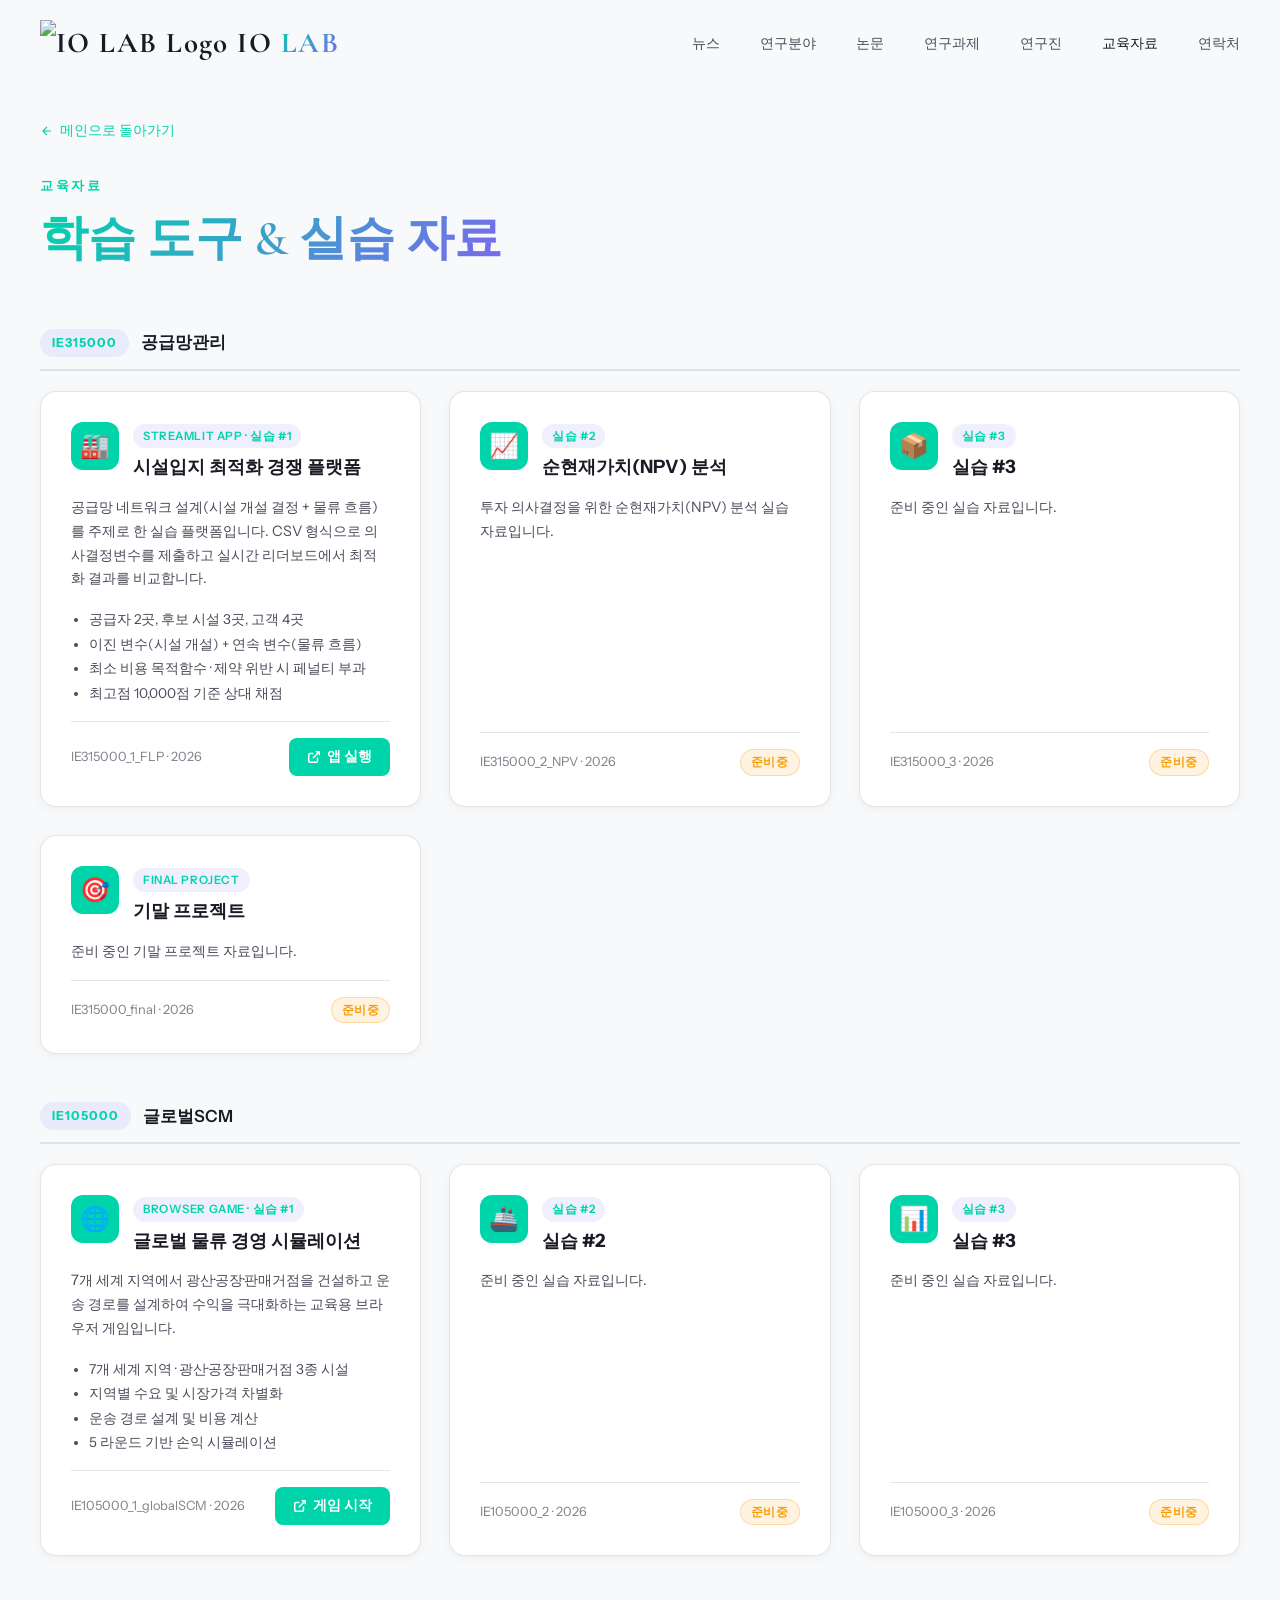
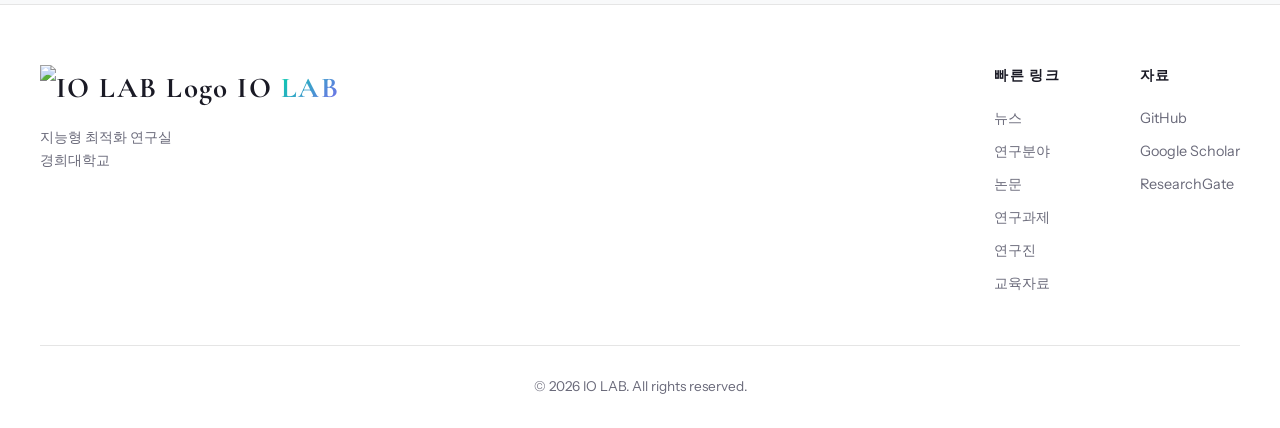
==== commit 6780b4d5: "Reorganize learning materials by course (IE315000, IE105000) with coming-soon cards" ====
--- a/learningmaterials/index.html
+++ b/learningmaterials/index.html
@@ -177,6 +177,35 @@
         border: 1px solid rgba(245, 158, 11, 0.3);
         padding: 3px 10px;
         border-radius: 20px;
+    }
+
+    .course-section {
+        margin-bottom: 48px;
+    }
+
+    .course-header {
+        display: flex;
+        align-items: center;
+        gap: 12px;
+        margin-bottom: 20px;
+        padding-bottom: 12px;
+        border-bottom: 2px solid var(--border-color);
+    }
+
+    .course-code {
+        font-size: 0.78rem;
+        font-weight: 700;
+        letter-spacing: 0.08em;
+        color: var(--accent-primary);
+        background: rgba(var(--accent-rgb, 99, 102, 241), 0.1);
+        padding: 4px 12px;
+        border-radius: 20px;
+    }
+
+    .course-name {
+        font-size: 1.05rem;
+        font-weight: 600;
+        color: var(--text-primary);
     }
 </style>
 
@@ -220,73 +249,180 @@
                 <h2 class="section-title"><span class="highlight">학습 도구 &amp; 실습 자료</span></h2>
             </div>
 
-            <div class="materials-grid">
-
-                <!-- SCM Final Project Competition Platform -->
-                <div class="material-card">
-                    <div class="material-card-header">
-                        <div class="material-icon">🏭</div>
-                        <div class="material-meta">
-                            <span class="material-tag">Streamlit App · SCM</span>
-                            <div class="material-title">공급망 최적화 경쟁 플랫폼</div>
-                        </div>
-                    </div>
-                    <p class="material-description">
-                        공급망 네트워크 설계(시설 개설 결정 + 물류 흐름 + 재고)를 주제로 한 기말 프로젝트 채점 플랫폼입니다.
-                        학생들은 CSV 형식으로 의사결정변수를 제출하고, 실시간 리더보드에서 최적화 결과를 비교할 수 있습니다.
-                    </p>
-                    <ul style="font-size:0.85rem; color: var(--text-secondary); padding-left: 18px; line-height: 1.8; margin: 0;">
-                        <li>공급자 2곳, 후보 시설 3곳, 고객 4곳</li>
-                        <li>이진 변수(시설 개설) + 연속 변수(물류 흐름)</li>
-                        <li>최소 비용 목적함수 · 제약 위반 시 페널티 부과</li>
-                        <li>최고점 10,000점 기준 상대 채점</li>
-                    </ul>
-                    <div class="material-footer">
-                        <span class="material-info">SCM_finalproject_v1 · 2025</span>
-                        <a href="https://ie315000scmtest1-2jcyj3uggbv9p5dcmg8j2b.streamlit.app/" class="material-launch" target="_blank">
-                            <svg viewBox="0 0 24 24" fill="none" stroke="currentColor" stroke-width="2.5">
-                                <path d="M18 13v6a2 2 0 01-2 2H5a2 2 0 01-2-2V8a2 2 0 012-2h6" />
-                                <polyline points="15 3 21 3 21 9" />
-                                <line x1="10" y1="14" x2="21" y2="3" />
-                            </svg>
-                            앱 실행
-                        </a>
+                <!-- ═══ IE315000 공급망관리 ═══ -->
+                <div class="course-section">
+                    <div class="course-header">
+                        <span class="course-code">IE315000</span>
+                        <span class="course-name">공급망관리</span>
+                    </div>
+                    <div class="materials-grid">
+
+                        <!-- IE315000 #1 FLP -->
+                        <div class="material-card">
+                            <div class="material-card-header">
+                                <div class="material-icon">🏭</div>
+                                <div class="material-meta">
+                                    <span class="material-tag">Streamlit App · 실습 #1</span>
+                                    <div class="material-title">시설입지 최적화 경쟁 플랫폼</div>
+                                </div>
+                            </div>
+                            <p class="material-description">
+                                공급망 네트워크 설계(시설 개설 결정 + 물류 흐름)를 주제로 한 실습 플랫폼입니다.
+                                CSV 형식으로 의사결정변수를 제출하고 실시간 리더보드에서 최적화 결과를 비교합니다.
+                            </p>
+                            <ul style="font-size:0.85rem; color: var(--text-secondary); padding-left: 18px; line-height: 1.8; margin: 0;">
+                                <li>공급자 2곳, 후보 시설 3곳, 고객 4곳</li>
+                                <li>이진 변수(시설 개설) + 연속 변수(물류 흐름)</li>
+                                <li>최소 비용 목적함수 · 제약 위반 시 페널티 부과</li>
+                                <li>최고점 10,000점 기준 상대 채점</li>
+                            </ul>
+                            <div class="material-footer">
+                                <span class="material-info">IE315000_1_FLP · 2026</span>
+                                <a href="https://ie315000scmtest1-2jcyj3uggbv9p5dcmg8j2b.streamlit.app/" class="material-launch" target="_blank">
+                                    <svg viewBox="0 0 24 24" fill="none" stroke="currentColor" stroke-width="2.5">
+                                        <path d="M18 13v6a2 2 0 01-2 2H5a2 2 0 01-2-2V8a2 2 0 012-2h6" />
+                                        <polyline points="15 3 21 3 21 9" />
+                                        <line x1="10" y1="14" x2="21" y2="3" />
+                                    </svg>
+                                    앱 실행
+                                </a>
+                            </div>
+                        </div>
+
+                        <!-- IE315000 #2 NPV -->
+                        <div class="material-card">
+                            <div class="material-card-header">
+                                <div class="material-icon">📈</div>
+                                <div class="material-meta">
+                                    <span class="material-tag">실습 #2</span>
+                                    <div class="material-title">순현재가치(NPV) 분석</div>
+                                </div>
+                            </div>
+                            <p class="material-description">
+                                투자 의사결정을 위한 순현재가치(NPV) 분석 실습 자료입니다.
+                            </p>
+                            <div class="material-footer">
+                                <span class="material-info">IE315000_2_NPV · 2026</span>
+                                <span class="coming-soon-badge">준비중</span>
+                            </div>
+                        </div>
+
+                        <!-- IE315000 #3 -->
+                        <div class="material-card">
+                            <div class="material-card-header">
+                                <div class="material-icon">📦</div>
+                                <div class="material-meta">
+                                    <span class="material-tag">실습 #3</span>
+                                    <div class="material-title">실습 #3</div>
+                                </div>
+                            </div>
+                            <p class="material-description">
+                                준비 중인 실습 자료입니다.
+                            </p>
+                            <div class="material-footer">
+                                <span class="material-info">IE315000_3 · 2026</span>
+                                <span class="coming-soon-badge">준비중</span>
+                            </div>
+                        </div>
+
+                        <!-- IE315000 Final Project -->
+                        <div class="material-card">
+                            <div class="material-card-header">
+                                <div class="material-icon">🎯</div>
+                                <div class="material-meta">
+                                    <span class="material-tag">Final Project</span>
+                                    <div class="material-title">기말 프로젝트</div>
+                                </div>
+                            </div>
+                            <p class="material-description">
+                                준비 중인 기말 프로젝트 자료입니다.
+                            </p>
+                            <div class="material-footer">
+                                <span class="material-info">IE315000_final · 2026</span>
+                                <span class="coming-soon-badge">준비중</span>
+                            </div>
+                        </div>
+
                     </div>
                 </div>
 
-                <!-- Global Logistics Game -->
-                <div class="material-card">
-                    <div class="material-card-header">
-                        <div class="material-icon">🌐</div>
-                        <div class="material-meta">
-                            <span class="material-tag">Browser Game · Logistics</span>
-                            <div class="material-title">글로벌 물류 경영 시뮬레이션</div>
-                        </div>
-                    </div>
-                    <p class="material-description">
-                        7개 세계 지역에서 광산·공장·판매거점을 건설하고 운송 경로를 설계하여 수익을 극대화하는 교육용 브라우저 게임입니다.
-                        물류 네트워크 설계, 시설 투자 의사결정, 운송비 최적화를 직관적으로 학습할 수 있습니다.
-                    </p>
-                    <ul style="font-size:0.85rem; color: var(--text-secondary); padding-left: 18px; line-height: 1.8; margin: 0;">
-                        <li>7개 세계 지역 · 광산·공장·판매거점 3종 시설</li>
-                        <li>지역별 수요 및 시장가격 차별화</li>
-                        <li>운송 경로 설계 및 비용 계산</li>
-                        <li>5 라운드 기반 손익 시뮬레이션</li>
-                    </ul>
-                    <div class="material-footer">
-                        <span class="material-info">Logistics_IE105000 · 2026</span>
-                        <a href="https://ie105000test1-3tv4cqeyosueedewvk6qh2.streamlit.app/" class="material-launch" target="_blank">
-                            <svg viewBox="0 0 24 24" fill="none" stroke="currentColor" stroke-width="2.5">
-                                <path d="M18 13v6a2 2 0 01-2 2H5a2 2 0 01-2-2V8a2 2 0 012-2h6" />
-                                <polyline points="15 3 21 3 21 9" />
-                                <line x1="10" y1="14" x2="21" y2="3" />
-                            </svg>
-                            게임 시작
-                        </a>
+                <!-- ═══ IE105000 글로벌SCM ═══ -->
+                <div class="course-section">
+                    <div class="course-header">
+                        <span class="course-code">IE105000</span>
+                        <span class="course-name">글로벌SCM</span>
+                    </div>
+                    <div class="materials-grid">
+
+                        <!-- IE105000 #1 globalSCM -->
+                        <div class="material-card">
+                            <div class="material-card-header">
+                                <div class="material-icon">🌐</div>
+                                <div class="material-meta">
+                                    <span class="material-tag">Browser Game · 실습 #1</span>
+                                    <div class="material-title">글로벌 물류 경영 시뮬레이션</div>
+                                </div>
+                            </div>
+                            <p class="material-description">
+                                7개 세계 지역에서 광산·공장·판매거점을 건설하고 운송 경로를 설계하여 수익을 극대화하는 교육용 브라우저 게임입니다.
+                            </p>
+                            <ul style="font-size:0.85rem; color: var(--text-secondary); padding-left: 18px; line-height: 1.8; margin: 0;">
+                                <li>7개 세계 지역 · 광산·공장·판매거점 3종 시설</li>
+                                <li>지역별 수요 및 시장가격 차별화</li>
+                                <li>운송 경로 설계 및 비용 계산</li>
+                                <li>5 라운드 기반 손익 시뮬레이션</li>
+                            </ul>
+                            <div class="material-footer">
+                                <span class="material-info">IE105000_1_globalSCM · 2026</span>
+                                <a href="https://ie105000logistics01-lhbdozzj5ifb59yrewgizq.streamlit.app/" class="material-launch" target="_blank">
+                                    <svg viewBox="0 0 24 24" fill="none" stroke="currentColor" stroke-width="2.5">
+                                        <path d="M18 13v6a2 2 0 01-2 2H5a2 2 0 01-2-2V8a2 2 0 012-2h6" />
+                                        <polyline points="15 3 21 3 21 9" />
+                                        <line x1="10" y1="14" x2="21" y2="3" />
+                                    </svg>
+                                    게임 시작
+                                </a>
+                            </div>
+                        </div>
+
+                        <!-- IE105000 #2 -->
+                        <div class="material-card">
+                            <div class="material-card-header">
+                                <div class="material-icon">🚢</div>
+                                <div class="material-meta">
+                                    <span class="material-tag">실습 #2</span>
+                                    <div class="material-title">실습 #2</div>
+                                </div>
+                            </div>
+                            <p class="material-description">
+                                준비 중인 실습 자료입니다.
+                            </p>
+                            <div class="material-footer">
+                                <span class="material-info">IE105000_2 · 2026</span>
+                                <span class="coming-soon-badge">준비중</span>
+                            </div>
+                        </div>
+
+                        <!-- IE105000 #3 -->
+                        <div class="material-card">
+                            <div class="material-card-header">
+                                <div class="material-icon">📊</div>
+                                <div class="material-meta">
+                                    <span class="material-tag">실습 #3</span>
+                                    <div class="material-title">실습 #3</div>
+                                </div>
+                            </div>
+                            <p class="material-description">
+                                준비 중인 실습 자료입니다.
+                            </p>
+                            <div class="material-footer">
+                                <span class="material-info">IE105000_3 · 2026</span>
+                                <span class="coming-soon-badge">준비중</span>
+                            </div>
+                        </div>
+
                     </div>
                 </div>
-
-            </div>
         </div>
     </div>
 
